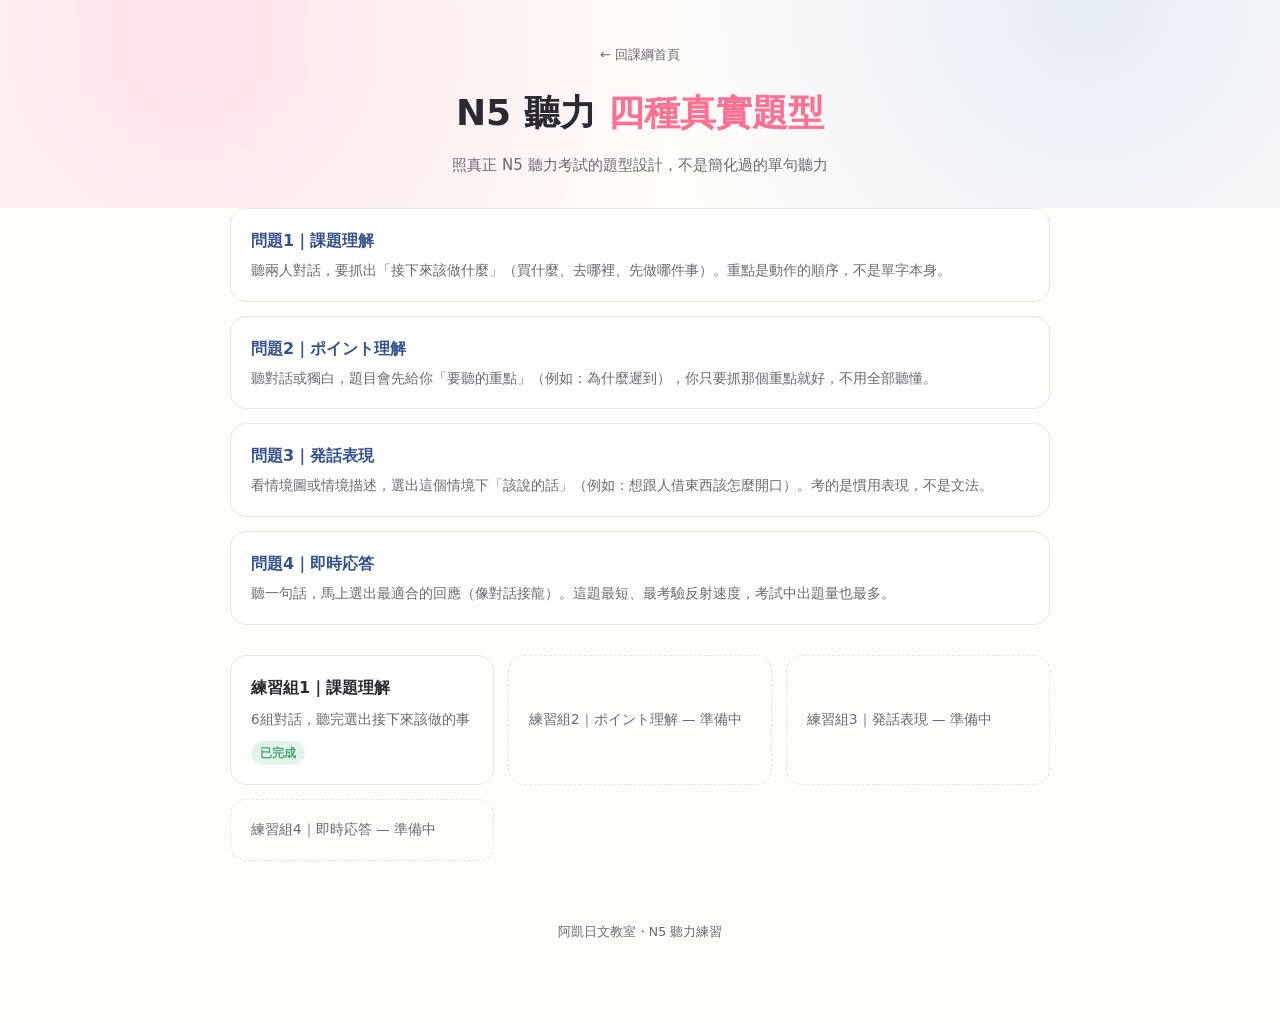
==== lessons/listening/index.html @ 2c4b480c "新增單字第2單元、聽力區(課題理解練習組1)，首頁更新入口" ====
<!doctype html>
<html lang="zh-Hant">
<head>
<meta charset="utf-8">
<meta name="viewport" content="width=device-width, initial-scale=1">
<title>N5 聽力｜四種真實題型</title>
<link rel="stylesheet" href="../../assets/site.css">
<style>
  .type-card{background:var(--card);border:1px solid var(--line);border-radius:16px;padding:18px 20px;margin-bottom:14px;}
  .type-card .name{font-weight:700;font-size:16px;margin-bottom:4px;color:var(--indigo);}
  .type-card .desc{font-size:13.5px;color:var(--ink-soft);}
</style>
</head>
<body>

<header class="top">
  <a class="back" href="../../index.html">← 回課綱首頁</a>
  <h1>N5 聽力 <span class="accent">四種真實題型</span></h1>
  <p>照真正 N5 聽力考試的題型設計，不是簡化過的單句聽力</p>
</header>

<main>

  <div class="type-card">
    <div class="name">問題1｜課題理解</div>
    <div class="desc">聽兩人對話，要抓出「接下來該做什麼」（買什麼、去哪裡、先做哪件事）。重點是動作的順序，不是單字本身。</div>
  </div>
  <div class="type-card">
    <div class="name">問題2｜ポイント理解</div>
    <div class="desc">聽對話或獨白，題目會先給你「要聽的重點」（例如：為什麼遲到），你只要抓那個重點就好，不用全部聽懂。</div>
  </div>
  <div class="type-card">
    <div class="name">問題3｜発話表現</div>
    <div class="desc">看情境圖或情境描述，選出這個情境下「該說的話」（例如：想跟人借東西該怎麼開口）。考的是慣用表現，不是文法。</div>
  </div>
  <div class="type-card">
    <div class="name">問題4｜即時応答</div>
    <div class="desc">聽一句話，馬上選出最適合的回應（像對話接龍）。這題最短、最考驗反射速度，考試中出題量也最多。</div>
  </div>

  <div class="grid" style="margin-top:30px;">
    <a class="card-link" href="set-01.html">
      <div class="title">練習組1｜課題理解</div>
      <div class="desc">6組對話，聽完選出接下來該做的事</div>
      <span class="badge done">已完成</span>
    </a>
    <div class="placeholder">練習組2｜ポイント理解 — 準備中</div>
    <div class="placeholder">練習組3｜発話表現 — 準備中</div>
    <div class="placeholder">練習組4｜即時応答 — 準備中</div>
  </div>

</main>

<footer>阿凱日文教室・N5 聽力練習</footer>
</body>
</html>
---- assets/site.css ----
:root{
  --paper:#fffdf9; --ink:#2b2a33; --ink-soft:#6b6875;
  --sakura:#ff6f91; --sakura-soft:#ffe3ea;
  --indigo:#33528e; --indigo-soft:#e7edf7;
  --matcha:#3fa76b; --matcha-soft:#e3f5ea;
  --plum:#a8558f; --line:#ece7de; --card:#ffffff;
  --wrong:#e4572e; --wrong-soft:#fde6df;
}
*{box-sizing:border-box;}
body{
  margin:0; background:var(--paper); color:var(--ink);
  font-family:"Hiragino Kaku Gothic ProN","Yu Gothic","Noto Sans TC","Noto Sans JP",system-ui,sans-serif;
  line-height:1.75; padding:0 0 80px;
}
ruby rt{font-size:0.55em;color:var(--ink-soft);font-weight:600;}
a{color:var(--indigo);}

header.top{
  padding:44px 24px 30px; text-align:center;
  background:radial-gradient(circle at 15% 20%, var(--sakura-soft) 0%, transparent 45%),
             radial-gradient(circle at 85% 0%, var(--indigo-soft) 0%, transparent 40%);
}
header.top .back{display:block;font-size:13px;color:var(--ink-soft);margin-bottom:14px;text-decoration:none;}
header.top .back:hover{color:var(--indigo);}
header.top h1{margin:0 0 8px;font-size:clamp(24px,5vw,36px);text-wrap:balance;}
header.top h1 .accent{color:var(--sakura);}
header.top p{margin:0;color:var(--ink-soft);font-size:15px;}

main{max-width:860px;margin:0 auto;padding:0 20px;}

nav.tabs{display:flex;gap:10px;justify-content:center;margin:32px 0;flex-wrap:wrap;}
nav.tabs button{
  font:inherit;font-weight:700;font-size:15px;padding:11px 22px;border-radius:999px;
  border:2px solid var(--line);background:var(--card);color:var(--ink-soft);cursor:pointer;
}
nav.tabs button.active{border-color:var(--sakura);background:var(--sakura);color:#fff;box-shadow:0 4px 14px rgba(255,111,145,.35);}
section.panel{display:none;}
section.panel.active{display:block;}

.play-btn{
  display:inline-flex;align-items:center;gap:6px;
  font:inherit;font-weight:700;font-size:13px;cursor:pointer;
  padding:6px 12px;border-radius:999px;border:1.5px solid var(--indigo);
  background:var(--indigo-soft);color:var(--indigo);
}
.play-btn:hover{background:var(--indigo);color:#fff;}
.play-btn svg{width:12px;height:12px;}
.play-btn.small{padding:4px 9px;font-size:11.5px;}

.grid{display:grid;grid-template-columns:repeat(auto-fit,minmax(240px,1fr));gap:14px;}
.card-link{
  display:block;background:var(--card);border:1px solid var(--line);border-radius:16px;
  padding:18px 20px;text-decoration:none;color:inherit;transition:transform .12s ease, box-shadow .12s ease;
}
.card-link:hover{transform:translateY(-2px);box-shadow:0 10px 24px rgba(43,42,51,.08);border-color:var(--indigo);}
.card-link .title{font-weight:700;font-size:16px;margin-bottom:6px;}
.card-link .desc{font-size:13.5px;color:var(--ink-soft);}
.card-link .badge{display:inline-block;margin-top:10px;font-size:11.5px;font-weight:700;padding:2px 9px;border-radius:999px;}
.badge.done{background:var(--matcha-soft);color:var(--matcha);}
.badge.next{background:var(--sakura-soft);color:var(--sakura);}
.badge.soon{background:var(--line);color:var(--ink-soft);}

.placeholder{border:1.5px dashed var(--line);border-radius:16px;padding:18px 20px;color:var(--ink-soft);font-size:13.5px;display:flex;align-items:center;}

footer{text-align:center;color:var(--ink-soft);font-size:12.5px;margin-top:60px;}
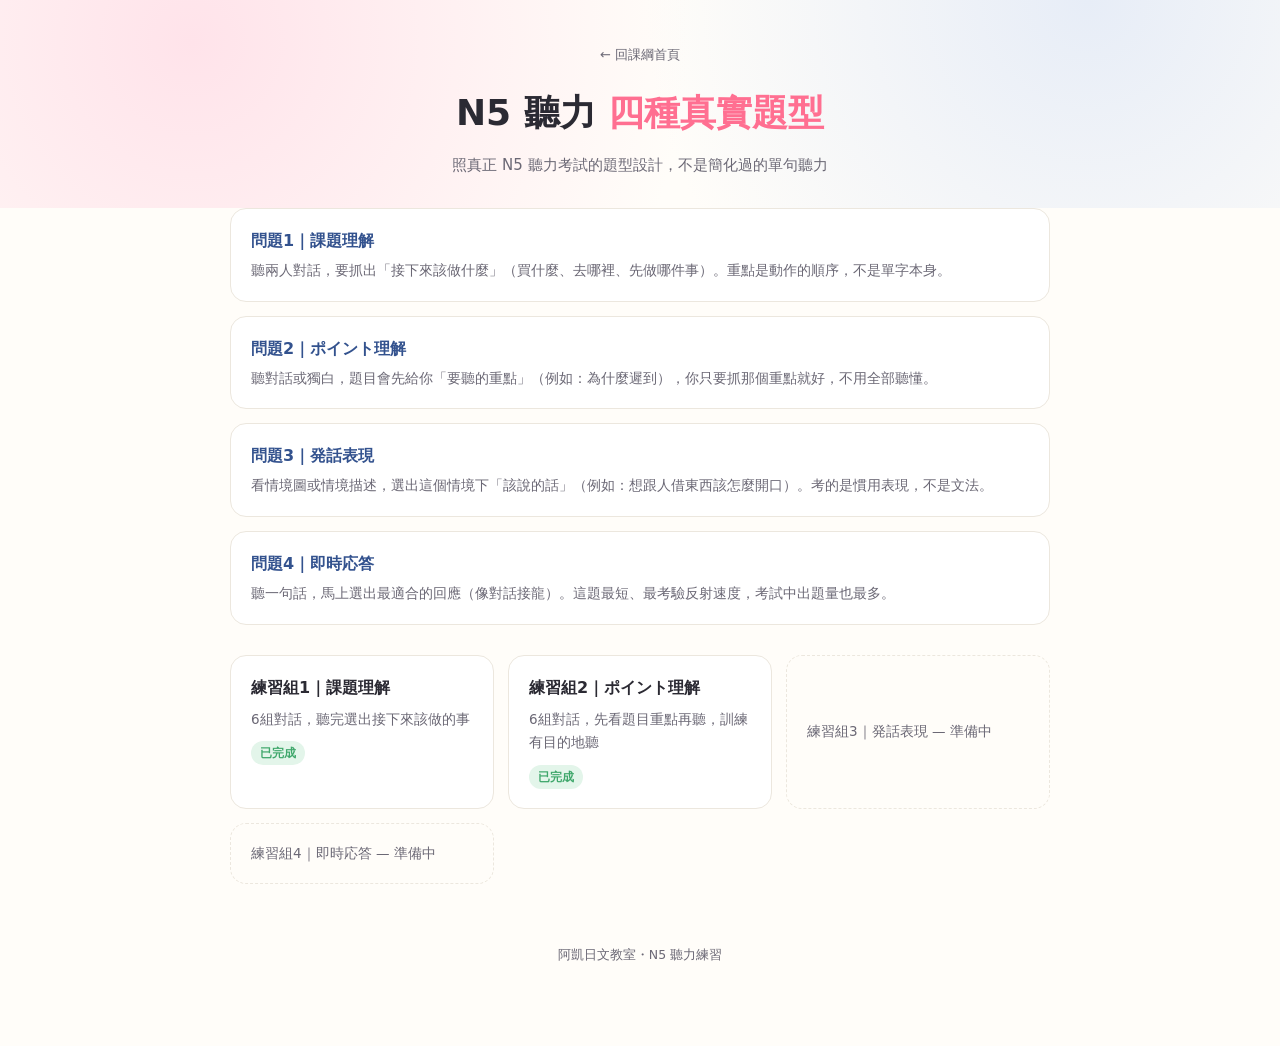
==== commit e0ee71b6: "新增聽力第2組（ポイント理解）" ====
--- a/lessons/listening/index.html
+++ b/lessons/listening/index.html
@@ -44,7 +44,11 @@
       <div class="desc">6組對話，聽完選出接下來該做的事</div>
       <span class="badge done">已完成</span>
     </a>
-    <div class="placeholder">練習組2｜ポイント理解 — 準備中</div>
+    <a class="card-link" href="set-02.html">
+      <div class="title">練習組2｜ポイント理解</div>
+      <div class="desc">6組對話，先看題目重點再聽，訓練有目的地聽</div>
+      <span class="badge done">已完成</span>
+    </a>
     <div class="placeholder">練習組3｜発話表現 — 準備中</div>
     <div class="placeholder">練習組4｜即時応答 — 準備中</div>
   </div>
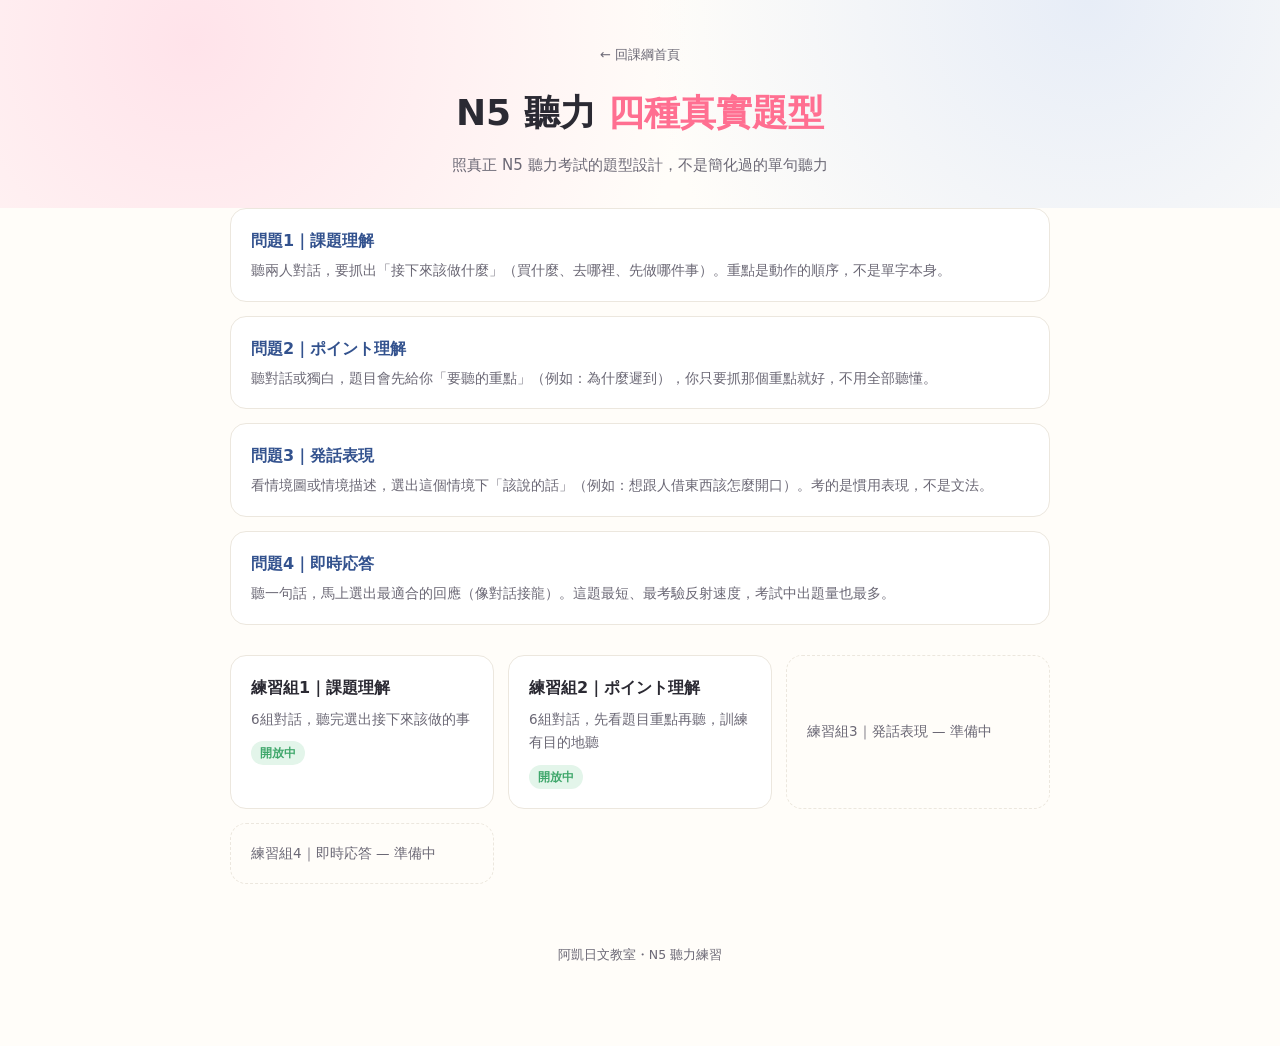
==== commit e1451f72: "調整徽章文字為使用者視角：已完成→開放中/已學過" ====
--- a/lessons/listening/index.html
+++ b/lessons/listening/index.html
@@ -42,12 +42,12 @@
     <a class="card-link" href="set-01.html">
       <div class="title">練習組1｜課題理解</div>
       <div class="desc">6組對話，聽完選出接下來該做的事</div>
-      <span class="badge done">已完成</span>
+      <span class="badge done">開放中</span>
     </a>
     <a class="card-link" href="set-02.html">
       <div class="title">練習組2｜ポイント理解</div>
       <div class="desc">6組對話，先看題目重點再聽，訓練有目的地聽</div>
-      <span class="badge done">已完成</span>
+      <span class="badge done">開放中</span>
     </a>
     <div class="placeholder">練習組3｜発話表現 — 準備中</div>
     <div class="placeholder">練習組4｜即時応答 — 準備中</div>
